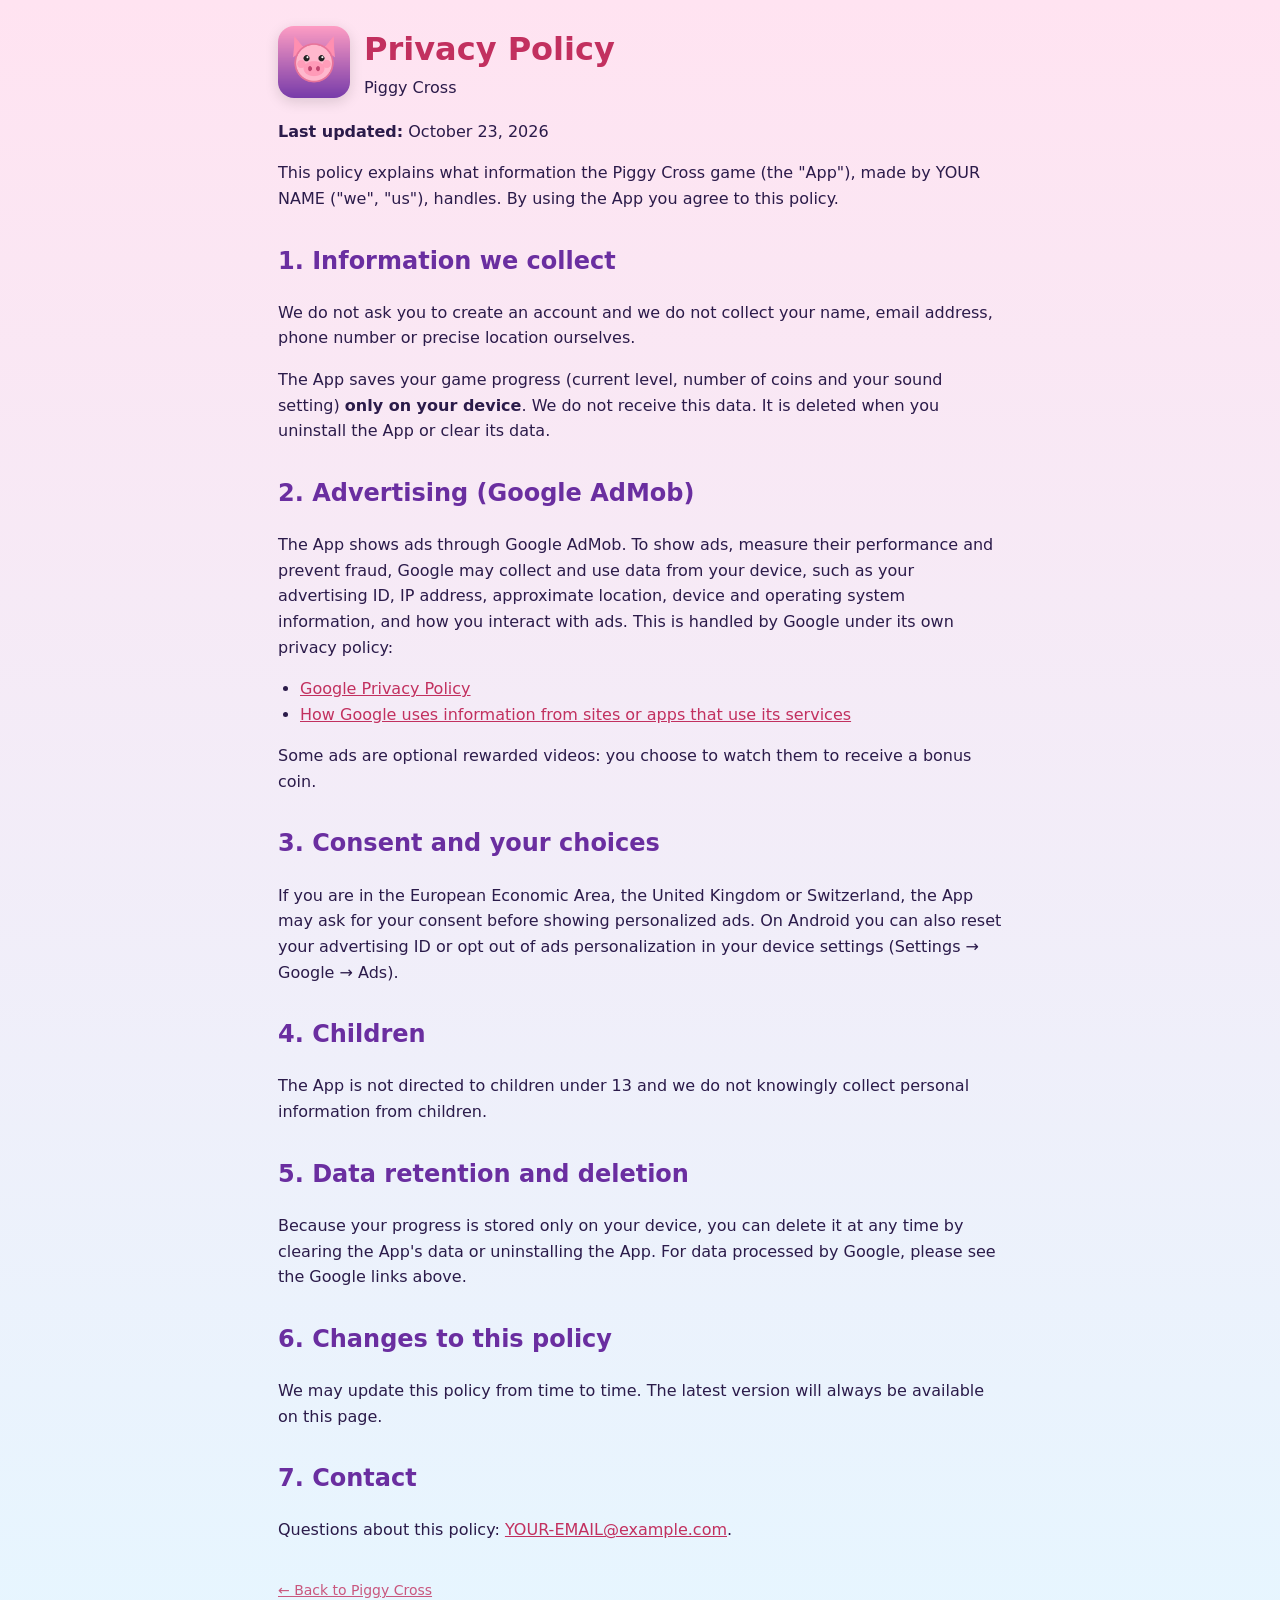
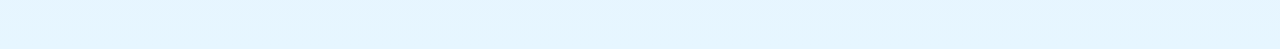
==== privacy.html @ 6963ed09 "Add files via upload" ====
<!DOCTYPE html>
<html lang="en">
<head>
<meta charset="utf-8">
<meta name="viewport" content="width=device-width,initial-scale=1">
<title>Privacy Policy – Piggy Cross</title>
<link rel="icon" href="icon.png">
<link rel="stylesheet" href="style.css">
</head>
<body>
<div class="wrap">
  <header><img src="icon.png" alt="Piggy Cross icon"><div><h1>Privacy Policy</h1><div>Piggy Cross</div></div></header>
  <p><b>Last updated:</b> October 23, 2026</p>
  <p>This policy explains what information the Piggy Cross game (the "App"), made by YOUR NAME ("we", "us"), handles. By using the App you agree to this policy.</p>

  <h2>1. Information we collect</h2>
  <p>We do not ask you to create an account and we do not collect your name, email address, phone number or precise location ourselves.</p>
  <p>The App saves your game progress (current level, number of coins and your sound setting) <b>only on your device</b>. We do not receive this data. It is deleted when you uninstall the App or clear its data.</p>

  <h2>2. Advertising (Google AdMob)</h2>
  <p>The App shows ads through Google AdMob. To show ads, measure their performance and prevent fraud, Google may collect and use data from your device, such as your advertising ID, IP address, approximate location, device and operating system information, and how you interact with ads. This is handled by Google under its own privacy policy:</p>
  <ul>
    <li><a href="https://policies.google.com/privacy">Google Privacy Policy</a></li>
    <li><a href="https://policies.google.com/technologies/partner-sites">How Google uses information from sites or apps that use its services</a></li>
  </ul>
  <p>Some ads are optional rewarded videos: you choose to watch them to receive a bonus coin.</p>

  <h2>3. Consent and your choices</h2>
  <p>If you are in the European Economic Area, the United Kingdom or Switzerland, the App may ask for your consent before showing personalized ads. On Android you can also reset your advertising ID or opt out of ads personalization in your device settings (Settings &rarr; Google &rarr; Ads).</p>

  <h2>4. Children</h2>
  <p>The App is not directed to children under 13 and we do not knowingly collect personal information from children.</p>

  <h2>5. Data retention and deletion</h2>
  <p>Because your progress is stored only on your device, you can delete it at any time by clearing the App's data or uninstalling the App. For data processed by Google, please see the Google links above.</p>

  <h2>6. Changes to this policy</h2>
  <p>We may update this policy from time to time. The latest version will always be available on this page.</p>

  <h2>7. Contact</h2>
  <p>Questions about this policy: <a href="mailto:YOUR-EMAIL@example.com">YOUR-EMAIL@example.com</a>.</p>
  <footer><a href="index.html">&larr; Back to Piggy Cross</a></footer>
</div>
</body>
</html>
---- style.css ----
:root{color-scheme:light}
*{box-sizing:border-box}
body{margin:0;font-family:"Trebuchet MS",system-ui,sans-serif;color:#2b1b4a;background:linear-gradient(#ffe3f1,#e6f6ff);line-height:1.6}
.wrap{max-width:760px;margin:0 auto;padding:24px 18px 48px}
header{display:flex;align-items:center;gap:14px;margin-bottom:18px}
header img{width:72px;height:72px;border-radius:16px;box-shadow:0 4px 14px #0002}
h1{margin:0;font-size:32px;color:#c2305f}
h2{margin-top:30px;color:#6a2ea0}
.hero{width:100%;border-radius:18px;box-shadow:0 6px 22px #0003;margin:8px 0 18px}
.badge{display:inline-block;background:#ff4d8d;color:#fff;font-weight:800;border-radius:24px;padding:10px 20px}
ul{padding-left:22px}
a{color:#c2305f}
footer{margin-top:36px;font-size:14px;opacity:.8}
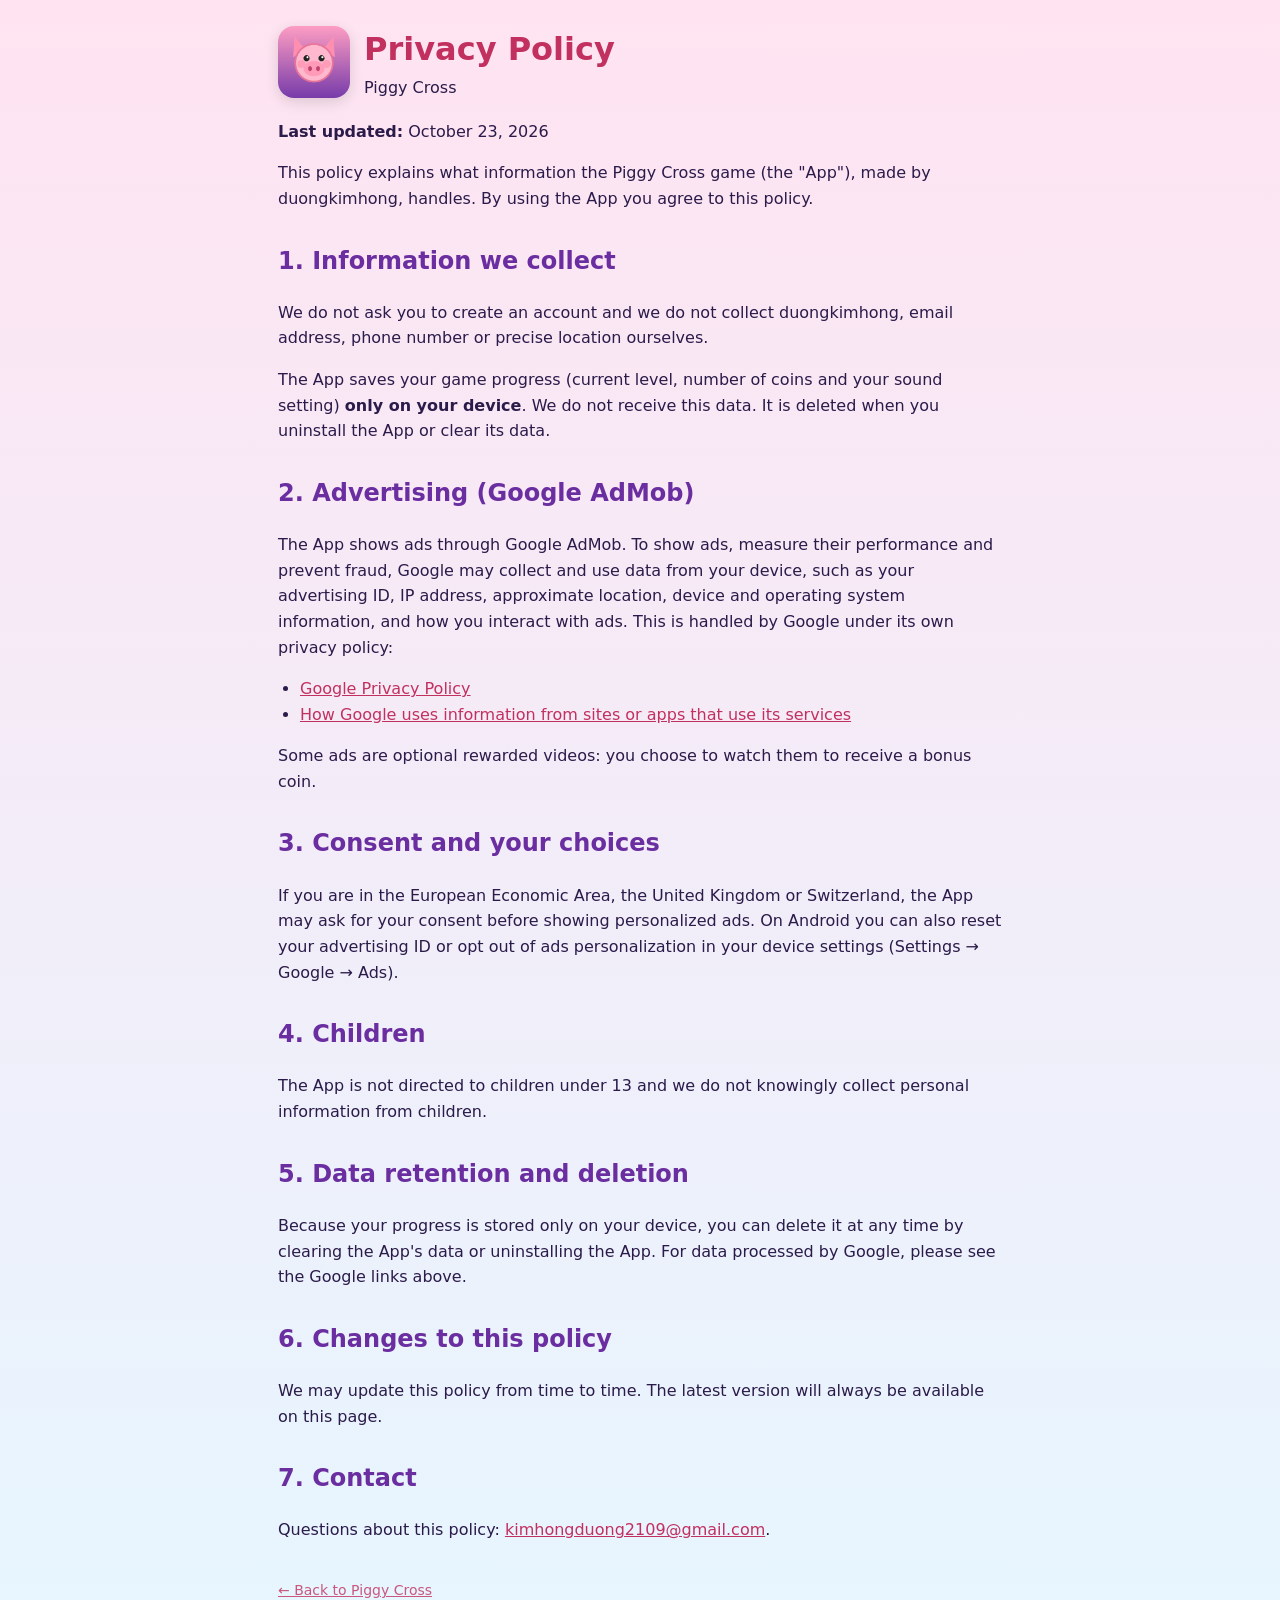
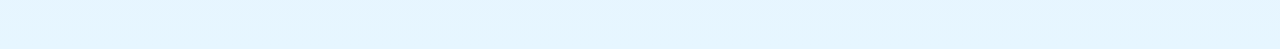
==== commit 278e80ec: "Update privacy.html" ====
--- a/privacy.html
+++ b/privacy.html
@@ -11,10 +11,10 @@
 <div class="wrap">
   <header><img src="icon.png" alt="Piggy Cross icon"><div><h1>Privacy Policy</h1><div>Piggy Cross</div></div></header>
   <p><b>Last updated:</b> October 23, 2026</p>
-  <p>This policy explains what information the Piggy Cross game (the "App"), made by YOUR NAME ("we", "us"), handles. By using the App you agree to this policy.</p>
+  <p>This policy explains what information the Piggy Cross game (the "App"), made by duongkimhong, handles. By using the App you agree to this policy.</p>
 
   <h2>1. Information we collect</h2>
-  <p>We do not ask you to create an account and we do not collect your name, email address, phone number or precise location ourselves.</p>
+  <p>We do not ask you to create an account and we do not collect duongkimhong, email address, phone number or precise location ourselves.</p>
   <p>The App saves your game progress (current level, number of coins and your sound setting) <b>only on your device</b>. We do not receive this data. It is deleted when you uninstall the App or clear its data.</p>
 
   <h2>2. Advertising (Google AdMob)</h2>
@@ -38,7 +38,7 @@
   <p>We may update this policy from time to time. The latest version will always be available on this page.</p>
 
   <h2>7. Contact</h2>
-  <p>Questions about this policy: <a href="mailto:YOUR-EMAIL@example.com">YOUR-EMAIL@example.com</a>.</p>
+  <p>Questions about this policy: <a href="mailto:kimhongduong2109@gmail.com">kimhongduong2109@gmail.com</a>.</p>
   <footer><a href="index.html">&larr; Back to Piggy Cross</a></footer>
 </div>
 </body>
